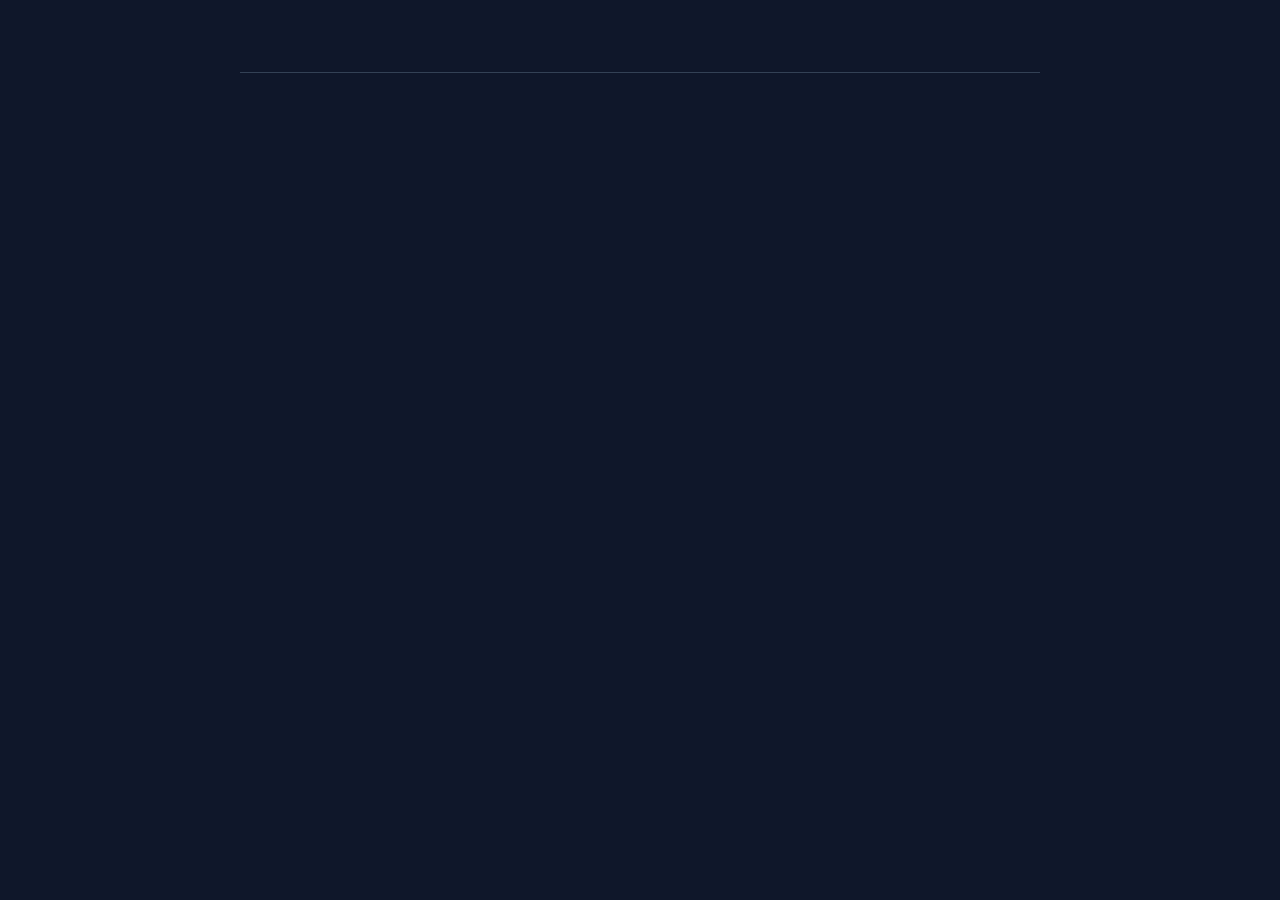
==== index.html @ ebf28a37 "Add Google site verification meta tag Added Google site verification meta tag for SEO." ====
<!DOCTYPE html>
<html lang="en">
<head>
  <meta charset="UTF-8" />
  <meta name="viewport" content="width=device-width, initial-scale=1.0" />
  
  <!-- SEO Meta Tags -->
  <title>Dagaga Adisu | Software Developer & AI Engineer</title>
  <meta name="description" content="Personal portfolio of Dagaga Adisu — Projects in Machine Learning, Mobile Apps, and Web Development." />
  <meta name="keywords" content="Dagaga Adisu, Portfolio, Developer, Flutter, Machine Learning, Python" />
  <meta name="author" content="Dagaga Adisu" />
  <meta name="google-site-verification" content="jxiR3_VXOqy81eaDTYutF4vnx0ImrFMn8pBo8osa_ps" />

  <!-- Open Graph for Social Media Link Previews -->
  <meta property="og:title" content="Dagaga Adisu | Portfolio" />
  <meta property="og:description" content="Check out my latest projects and software development work." />
  <meta property="og:type" content="website" />
  <meta property="og:url" content="https://dagagaadisu.github.io/" />

  <!-- Simple CSS Styling -->
  <style>
    :root {
      --bg-color: #0f172a;
      --card-bg: #1e293b;
      --text-color: #f8fafc;
      --text-muted: #94a3b8;
      --accent-color: #38bdf8;
      --border-color: #334155;
    }

    * {
      box-sizing: border-box;
      margin: 0;
      padding: 0;
    }

    body {
      font-family: -apple-system, BlinkMacSystemFont, "Segoe UI", Roboto, Helvetica, Arial, sans-serif;
      background-color: var(--bg-color);
      color: var(--text-color);
      line-height: 1.6;
      padding: 2rem 1rem;
    }

    .container {
      max-width: 800px;
      margin: 0 auto;
    }

    header {
      margin-bottom: 3rem;
      border-bottom: 1px solid var(--border-color);
      padding-bottom: 2rem;
    }

    h1 {
      font-size: 2.5rem;
      color: var(--text-color);
      margin-bottom: 0.5rem;
    }

    .subtitle {
      font-size: 1.25rem;
      color: var(--accent-color);
      margin-bottom: 1rem;
    }

    .bio {
      color: var(--text-muted);
      font-size: 1.05rem;
    }

    section {
      margin-bottom: 3rem;
    }

    h2 {
      font-size: 1.5rem;
      margin-bottom: 1.5rem;
      color: var(--text-color);
      border-left: 4px solid var(--accent-color);
      padding-left: 0.75rem;
    }

    .grid {
      display: grid;
      grid-template-columns: repeat(auto-fit, minmax(280px, 1fr));
      gap: 1.5rem;
    }

    .card {
      background-color: var(--card-bg);
      border: 1px solid var(--border-color);
      border-radius: 8px;
      padding: 1.5rem;
      transition: transform 0.2s ease, border-color 0.2s ease;
    }

    .card:hover {
      transform: translateY(-4px);
      border-color: var(--accent-color);
    }

    .card h3 {
      font-size: 1.2rem;
      margin-bottom: 0.5rem;
      color: var(--text-color);
    }

    .card p {
      color: var(--text-muted);
      font-size: 0.95rem;
      margin-bottom: 1rem;
    }

    .tags {
      display: flex;
      flex-wrap: wrap;
      gap: 0.5rem;
    }

    .tag {
      background-color: rgba(56, 189, 248, 0.1);
      color: var(--accent-color);
      padding: 0.2rem 0.6rem;
      border-radius: 4px;
      font-size: 0.8rem;
    }

    footer {
      text-align: center;
      color: var(--text-muted);
      font-size: 0.9rem;
      margin-top: 4rem;
      border-top: 1px solid var(--border-color);
      padding-top: 2rem;
    }

    a {
      color: var(--accent-color);
      text-decoration: none;
    }

    a:hover {
      text-decoration: underline;
    }
  </style>
</head>
<body>

  <div class="container">
    <header>
      <h1>
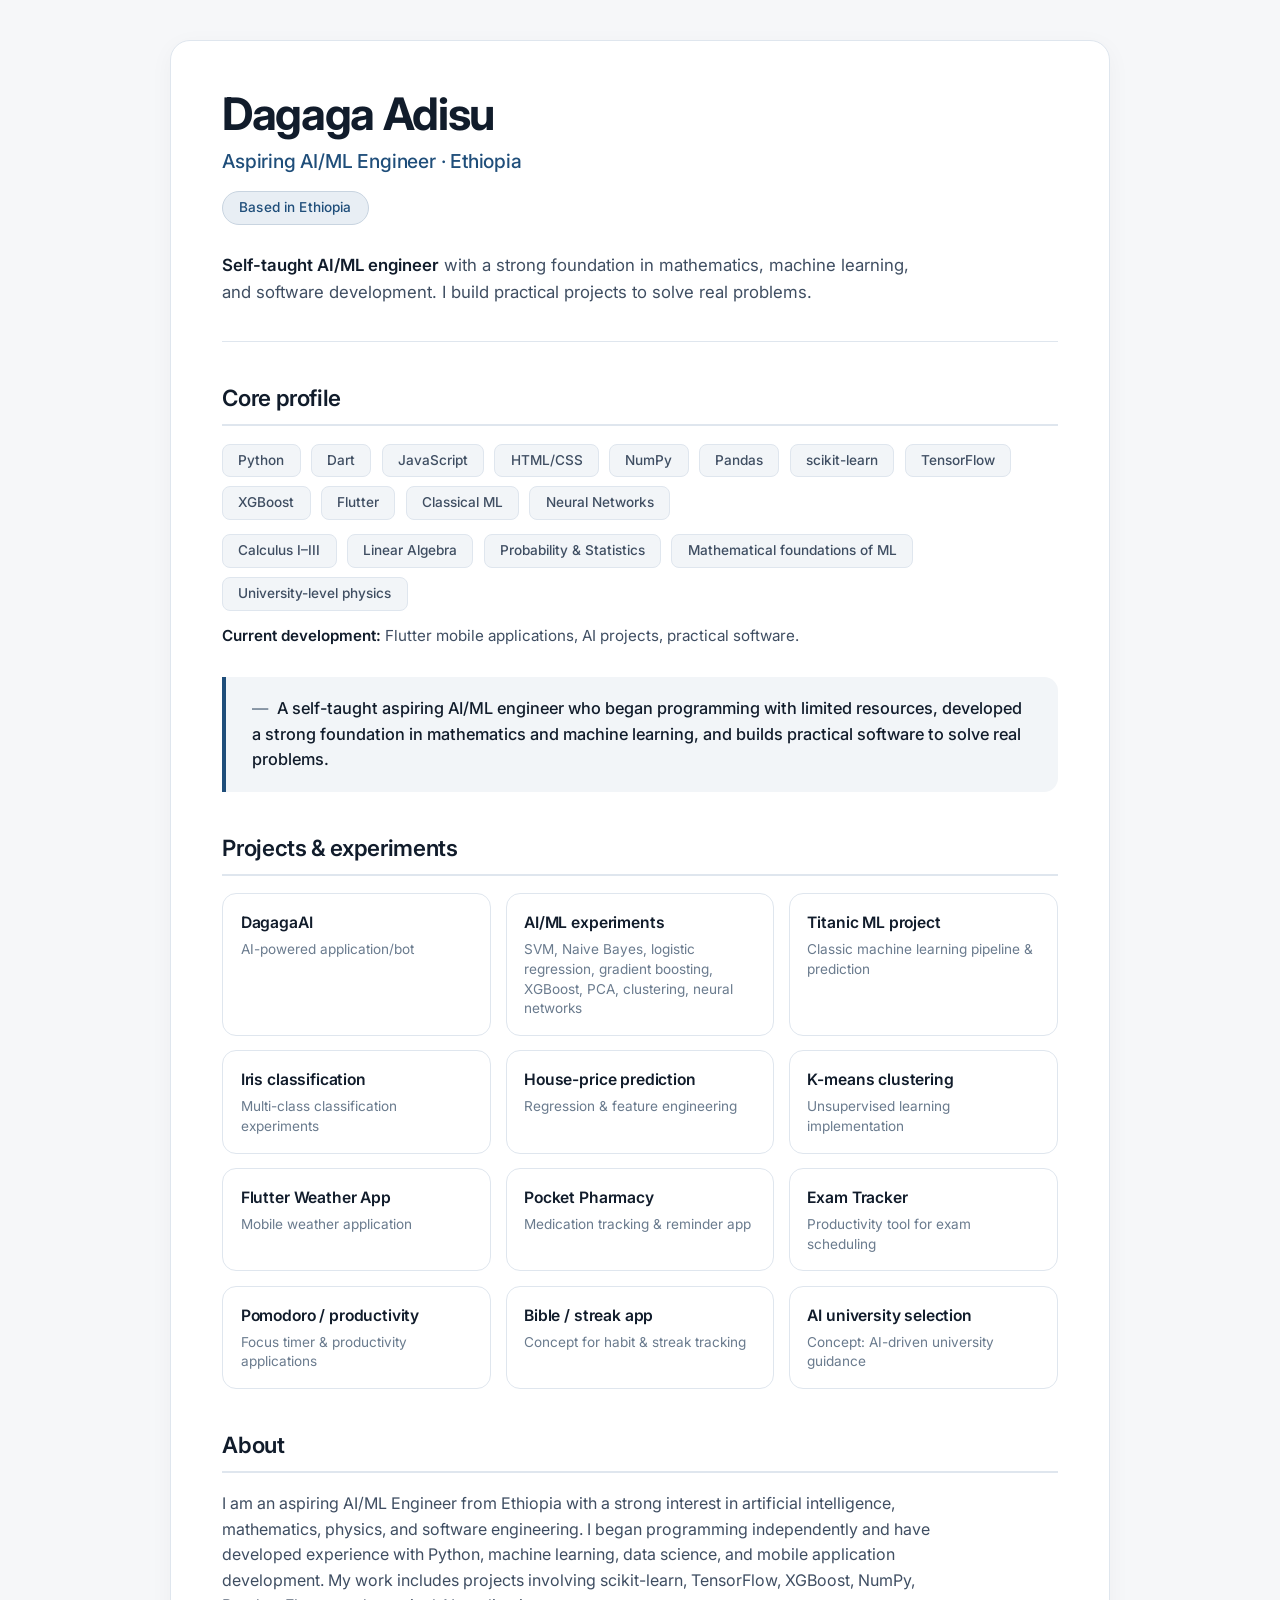
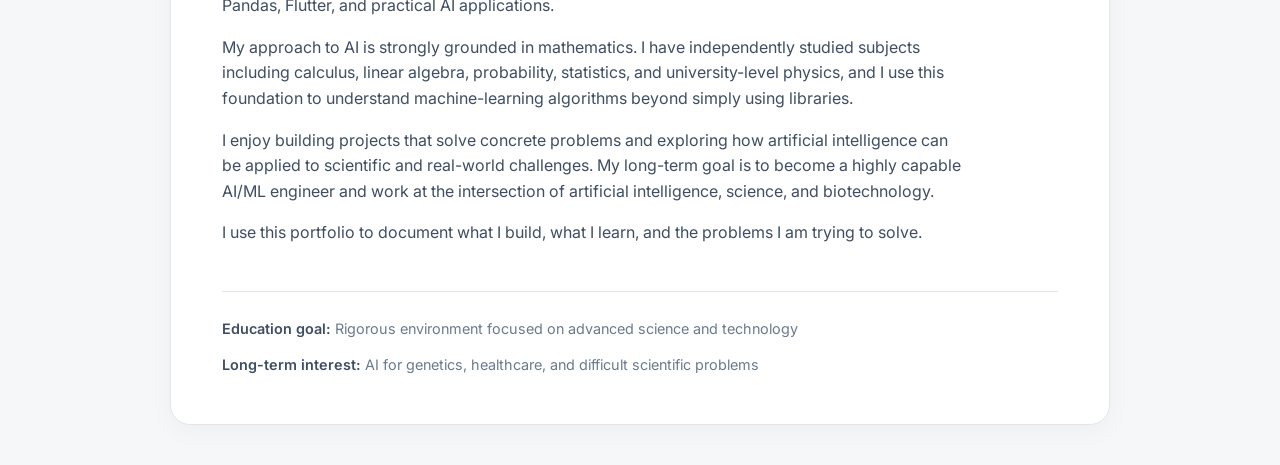
==== commit d4a25bfa: "Revise index.html for personal branding and layout Updated meta tags and styles in index.html to ref" ====
--- a/index.html
+++ b/index.html
@@ -1,153 +1,404 @@
 <!DOCTYPE html>
 <html lang="en">
 <head>
-  <meta charset="UTF-8" />
-  <meta name="viewport" content="width=device-width, initial-scale=1.0" />
-  
-  <!-- SEO Meta Tags -->
-  <title>Dagaga Adisu | Software Developer & AI Engineer</title>
-  <meta name="description" content="Personal portfolio of Dagaga Adisu — Projects in Machine Learning, Mobile Apps, and Web Development." />
-  <meta name="keywords" content="Dagaga Adisu, Portfolio, Developer, Flutter, Machine Learning, Python" />
-  <meta name="author" content="Dagaga Adisu" />
-  <meta name="google-site-verification" content="jxiR3_VXOqy81eaDTYutF4vnx0ImrFMn8pBo8osa_ps" />
-
-  <!-- Open Graph for Social Media Link Previews -->
-  <meta property="og:title" content="Dagaga Adisu | Portfolio" />
-  <meta property="og:description" content="Check out my latest projects and software development work." />
-  <meta property="og:type" content="website" />
-  <meta property="og:url" content="https://dagagaadisu.github.io/" />
-
-  <!-- Simple CSS Styling -->
-  <style>
-    :root {
-      --bg-color: #0f172a;
-      --card-bg: #1e293b;
-      --text-color: #f8fafc;
-      --text-muted: #94a3b8;
-      --accent-color: #38bdf8;
-      --border-color: #334155;
-    }
-
-    * {
-      box-sizing: border-box;
-      margin: 0;
-      padding: 0;
-    }
-
-    body {
-      font-family: -apple-system, BlinkMacSystemFont, "Segoe UI", Roboto, Helvetica, Arial, sans-serif;
-      background-color: var(--bg-color);
-      color: var(--text-color);
-      line-height: 1.6;
-      padding: 2rem 1rem;
-    }
-
-    .container {
-      max-width: 800px;
-      margin: 0 auto;
-    }
-
-    header {
-      margin-bottom: 3rem;
-      border-bottom: 1px solid var(--border-color);
-      padding-bottom: 2rem;
-    }
-
-    h1 {
-      font-size: 2.5rem;
-      color: var(--text-color);
-      margin-bottom: 0.5rem;
-    }
-
-    .subtitle {
-      font-size: 1.25rem;
-      color: var(--accent-color);
-      margin-bottom: 1rem;
-    }
-
-    .bio {
-      color: var(--text-muted);
-      font-size: 1.05rem;
-    }
-
-    section {
-      margin-bottom: 3rem;
-    }
-
-    h2 {
-      font-size: 1.5rem;
-      margin-bottom: 1.5rem;
-      color: var(--text-color);
-      border-left: 4px solid var(--accent-color);
-      padding-left: 0.75rem;
-    }
-
-    .grid {
-      display: grid;
-      grid-template-columns: repeat(auto-fit, minmax(280px, 1fr));
-      gap: 1.5rem;
-    }
-
-    .card {
-      background-color: var(--card-bg);
-      border: 1px solid var(--border-color);
-      border-radius: 8px;
-      padding: 1.5rem;
-      transition: transform 0.2s ease, border-color 0.2s ease;
-    }
-
-    .card:hover {
-      transform: translateY(-4px);
-      border-color: var(--accent-color);
-    }
-
-    .card h3 {
-      font-size: 1.2rem;
-      margin-bottom: 0.5rem;
-      color: var(--text-color);
-    }
-
-    .card p {
-      color: var(--text-muted);
-      font-size: 0.95rem;
-      margin-bottom: 1rem;
-    }
-
-    .tags {
-      display: flex;
-      flex-wrap: wrap;
-      gap: 0.5rem;
-    }
-
-    .tag {
-      background-color: rgba(56, 189, 248, 0.1);
-      color: var(--accent-color);
-      padding: 0.2rem 0.6rem;
-      border-radius: 4px;
-      font-size: 0.8rem;
-    }
-
-    footer {
-      text-align: center;
-      color: var(--text-muted);
-      font-size: 0.9rem;
-      margin-top: 4rem;
-      border-top: 1px solid var(--border-color);
-      padding-top: 2rem;
-    }
-
-    a {
-      color: var(--accent-color);
-      text-decoration: none;
-    }
-
-    a:hover {
-      text-decoration: underline;
-    }
-  </style>
+    <meta charset="UTF-8">
+    <meta name="viewport" content="width=device-width, initial-scale=1.0">
+    <title>Dagaga Adisu — Aspiring AI/ML Engineer | Ethiopia</title>
+    <meta name="description" content="Dagaga Adisu — aspiring AI/ML engineer from Ethiopia. Self-taught in mathematics, machine learning, Python, TensorFlow, scikit-learn, Flutter. Projects in AI, data science, mobile apps.">
+    <link rel="preconnect" href="https://fonts.googleapis.com">
+    <link rel="preconnect" href="https://fonts.gstatic.com" crossorigin>
+    <link href="https://fonts.googleapis.com/css2?family=Inter:opsz,wght@14..32,300;14..32,400;14..32,500;14..32,600;14..32,700&display=swap" rel="stylesheet">
+    <style>
+        /* ---------- design tokens ---------- */
+        :root {
+            --bg-page: #f6f7f9;
+            --bg-surface: #ffffff;
+            --bg-subtle: #f2f5f8;
+            --bg-accent-soft: #e8eef4;
+
+            --text-primary: #111c2b;
+            --text-secondary: #3f4e62;
+            --text-muted: #6a7b8e;
+
+            --border-light: #dfe6ee;
+            --border-medium: #c8d4e0;
+
+            --accent: #1f4e7a;
+            --accent-hover: #153a5c;
+
+            --radius-sm: 8px;
+            --radius-md: 14px;
+            --radius-lg: 20px;
+
+            --shadow-sm: 0 2px 10px rgba(0, 0, 0, 0.03);
+            --shadow-md: 0 6px 24px rgba(0, 0, 0, 0.04);
+        }
+
+        * {
+            margin: 0;
+            padding: 0;
+            box-sizing: border-box;
+        }
+
+        body {
+            font-family: 'Inter', -apple-system, BlinkMacSystemFont, 'Segoe UI', Roboto, sans-serif;
+            background-color: var(--bg-page);
+            color: var(--text-primary);
+            line-height: 1.6;
+            padding: 2.5rem 1.5rem;
+            -webkit-font-smoothing: antialiased;
+        }
+
+        .container {
+            max-width: 940px;
+            margin: 0 auto;
+            background: var(--bg-surface);
+            border-radius: var(--radius-lg);
+            box-shadow: var(--shadow-md);
+            padding: 3rem 3.2rem;
+            border: 1px solid var(--border-light);
+        }
+
+        /* ---------- header ---------- */
+        .intro {
+            padding-bottom: 2.2rem;
+            border-bottom: 1px solid var(--border-light);
+            margin-bottom: 2.2rem;
+        }
+
+        h1 {
+            font-size: 2.8rem;
+            font-weight: 700;
+            letter-spacing: -0.03em;
+            color: var(--text-primary);
+            margin-bottom: 0.35rem;
+            line-height: 1.15;
+        }
+
+        .subhead {
+            font-size: 1.2rem;
+            font-weight: 500;
+            color: var(--accent);
+            margin-bottom: 0.9rem;
+            letter-spacing: -0.01em;
+        }
+
+        .location-badge {
+            display: inline-block;
+            background: var(--bg-accent-soft);
+            color: var(--accent);
+            font-size: 0.85rem;
+            font-weight: 500;
+            padding: 0.3rem 1rem;
+            border-radius: 30px;
+            margin-bottom: 1.3rem;
+            border: 1px solid var(--border-medium);
+            letter-spacing: 0.01em;
+        }
+
+        .bio-short {
+            font-size: 1.05rem;
+            color: var(--text-secondary);
+            max-width: 720px;
+            margin-top: 0.4rem;
+        }
+
+        .bio-short strong {
+            font-weight: 600;
+            color: var(--text-primary);
+        }
+
+        /* ---------- sections ---------- */
+        section {
+            margin-top: 2.4rem;
+        }
+
+        h2 {
+            font-size: 1.4rem;
+            font-weight: 600;
+            color: var(--text-primary);
+            letter-spacing: -0.015em;
+            margin-bottom: 1.1rem;
+            padding-bottom: 0.5rem;
+            border-bottom: 2px solid var(--border-light);
+        }
+
+        /* ---------- skill chips ---------- */
+        .skill-group {
+            display: flex;
+            flex-wrap: wrap;
+            gap: 0.55rem 0.65rem;
+            margin-bottom: 0.85rem;
+        }
+
+        .skill-chip {
+            background: var(--bg-subtle);
+            border: 1px solid var(--border-light);
+            color: var(--text-secondary);
+            font-size: 0.85rem;
+            font-weight: 500;
+            padding: 0.32rem 0.95rem;
+            border-radius: var(--radius-sm);
+            transition: all 0.12s ease;
+            cursor: default;
+        }
+
+        .skill-chip:hover {
+            background: var(--bg-accent-soft);
+            border-color: var(--border-medium);
+            color: var(--accent);
+        }
+
+        .skill-note {
+            font-size: 0.95rem;
+            color: var(--text-secondary);
+            margin-top: 0.8rem;
+        }
+
+        .skill-note strong {
+            font-weight: 600;
+            color: var(--text-primary);
+        }
+
+        /* ---------- quote / differentiator ---------- */
+        .highlight-quote {
+            background: var(--bg-subtle);
+            border-left: 4px solid var(--accent);
+            padding: 1.2rem 1.6rem;
+            border-radius: 0 var(--radius-md) var(--radius-md) 0;
+            margin: 1.8rem 0;
+            color: var(--text-primary);
+            font-weight: 500;
+            font-size: 1.02rem;
+            line-height: 1.55;
+        }
+
+        .highlight-quote::before {
+            content: "—";
+            color: var(--text-muted);
+            margin-right: 0.35rem;
+        }
+
+        /* ---------- projects ---------- */
+        .project-grid {
+            display: grid;
+            grid-template-columns: repeat(auto-fill, minmax(200px, 1fr));
+            gap: 0.9rem;
+            margin-top: 0.8rem;
+        }
+
+        .project-card {
+            background: var(--bg-surface);
+            border: 1px solid var(--border-light);
+            border-radius: var(--radius-md);
+            padding: 1rem 1.1rem;
+            transition: border-color 0.15s, box-shadow 0.15s;
+        }
+
+        .project-card:hover {
+            border-color: var(--border-medium);
+            box-shadow: var(--shadow-sm);
+        }
+
+        .project-card .project-name {
+            font-weight: 600;
+            font-size: 0.98rem;
+            color: var(--text-primary);
+            margin-bottom: 0.3rem;
+            letter-spacing: -0.01em;
+        }
+
+        .project-card .project-desc {
+            font-size: 0.85rem;
+            color: var(--text-muted);
+            line-height: 1.45;
+        }
+
+        /* ---------- about / long bio ---------- */
+        .long-bio p {
+            margin-bottom: 1rem;
+            font-size: 1rem;
+            color: var(--text-secondary);
+            max-width: 740px;
+        }
+
+        .long-bio p:last-child {
+            margin-bottom: 0;
+        }
+
+        /* ---------- footer ---------- */
+        .footer-note {
+            margin-top: 2.8rem;
+            padding-top: 1.6rem;
+            border-top: 1px solid var(--border-light);
+            font-size: 0.9rem;
+            color: var(--text-muted);
+            display: flex;
+            justify-content: space-between;
+            flex-wrap: wrap;
+            gap: 0.8rem 1.5rem;
+        }
+
+        .footer-note span {
+            font-weight: 400;
+        }
+
+        .footer-note strong {
+            font-weight: 600;
+            color: var(--text-secondary);
+        }
+
+        /* ---------- responsive ---------- */
+        @media (max-width: 700px) {
+            body { padding: 1.2rem; }
+            .container { padding: 2rem 1.5rem; border-radius: var(--radius-md); }
+            h1 { font-size: 2rem; }
+            .subhead { font-size: 1.05rem; }
+            .project-grid { grid-template-columns: 1fr 1fr; }
+        }
+
+        @media (max-width: 480px) {
+            .project-grid { grid-template-columns: 1fr; }
+            h1 { font-size: 1.8rem; }
+        }
+    </style>
 </head>
 <body>
-
-  <div class="container">
-    <header>
-      <h1>
+    <div class="container">
+        <!-- intro -->
+        <div class="intro">
+            <h1>Dagaga Adisu</h1>
+            <div class="subhead">Aspiring AI/ML Engineer · Ethiopia</div>
+            <div class="location-badge">Based in Ethiopia</div>
+            <p class="bio-short">
+                <strong>Self-taught AI/ML engineer</strong> with a strong foundation in mathematics, 
+                machine learning, and software development. I build practical projects to solve real problems.
+            </p>
+        </div>
+
+        <!-- core profile / skills -->
+        <section>
+            <h2>Core profile</h2>
+            <div class="skill-group">
+                <span class="skill-chip">Python</span>
+                <span class="skill-chip">Dart</span>
+                <span class="skill-chip">JavaScript</span>
+                <span class="skill-chip">HTML/CSS</span>
+                <span class="skill-chip">NumPy</span>
+                <span class="skill-chip">Pandas</span>
+                <span class="skill-chip">scikit-learn</span>
+                <span class="skill-chip">TensorFlow</span>
+                <span class="skill-chip">XGBoost</span>
+                <span class="skill-chip">Flutter</span>
+                <span class="skill-chip">Classical ML</span>
+                <span class="skill-chip">Neural Networks</span>
+            </div>
+            <div class="skill-group">
+                <span class="skill-chip">Calculus I–III</span>
+                <span class="skill-chip">Linear Algebra</span>
+                <span class="skill-chip">Probability &amp; Statistics</span>
+                <span class="skill-chip">Mathematical foundations of ML</span>
+                <span class="skill-chip">University-level physics</span>
+            </div>
+            <p class="skill-note">
+                <strong>Current development:</strong> Flutter mobile applications, AI projects, practical software.
+            </p>
+        </section>
+
+        <!-- differentiator / quote -->
+        <div class="highlight-quote">
+            A self-taught aspiring AI/ML engineer who began programming with limited resources, 
+            developed a strong foundation in mathematics and machine learning, 
+            and builds practical software to solve real problems.
+        </div>
+
+        <!-- projects -->
+        <section>
+            <h2>Projects &amp; experiments</h2>
+            <div class="project-grid">
+                <div class="project-card">
+                    <div class="project-name">DagagaAI</div>
+                    <div class="project-desc">AI-powered application/bot</div>
+                </div>
+                <div class="project-card">
+                    <div class="project-name">AI/ML experiments</div>
+                    <div class="project-desc">SVM, Naive Bayes, logistic regression, gradient boosting, XGBoost, PCA, clustering, neural networks</div>
+                </div>
+                <div class="project-card">
+                    <div class="project-name">Titanic ML project</div>
+                    <div class="project-desc">Classic machine learning pipeline &amp; prediction</div>
+                </div>
+                <div class="project-card">
+                    <div class="project-name">Iris classification</div>
+                    <div class="project-desc">Multi-class classification experiments</div>
+                </div>
+                <div class="project-card">
+                    <div class="project-name">House-price prediction</div>
+                    <div class="project-desc">Regression &amp; feature engineering</div>
+                </div>
+                <div class="project-card">
+                    <div class="project-name">K-means clustering</div>
+                    <div class="project-desc">Unsupervised learning implementation</div>
+                </div>
+                <div class="project-card">
+                    <div class="project-name">Flutter Weather App</div>
+                    <div class="project-desc">Mobile weather application</div>
+                </div>
+                <div class="project-card">
+                    <div class="project-name">Pocket Pharmacy</div>
+                    <div class="project-desc">Medication tracking &amp; reminder app</div>
+                </div>
+                <div class="project-card">
+                    <div class="project-name">Exam Tracker</div>
+                    <div class="project-desc">Productivity tool for exam scheduling</div>
+                </div>
+                <div class="project-card">
+                    <div class="project-name">Pomodoro / productivity</div>
+                    <div class="project-desc">Focus timer &amp; productivity applications</div>
+                </div>
+                <div class="project-card">
+                    <div class="project-name">Bible / streak app</div>
+                    <div class="project-desc">Concept for habit &amp; streak tracking</div>
+                </div>
+                <div class="project-card">
+                    <div class="project-name">AI university selection</div>
+                    <div class="project-desc">Concept: AI-driven university guidance</div>
+                </div>
+            </div>
+        </section>
+
+        <!-- long bio -->
+        <section>
+            <h2>About</h2>
+            <div class="long-bio">
+                <p>
+                    I am an aspiring AI/ML Engineer from Ethiopia with a strong interest in artificial intelligence, 
+                    mathematics, physics, and software engineering. I began programming independently and have developed 
+                    experience with Python, machine learning, data science, and mobile application development. My work 
+                    includes projects involving scikit-learn, TensorFlow, XGBoost, NumPy, Pandas, Flutter, and practical 
+                    AI applications.
+                </p>
+                <p>
+                    My approach to AI is strongly grounded in mathematics. I have independently studied subjects including 
+                    calculus, linear algebra, probability, statistics, and university-level physics, and I use this foundation 
+                    to understand machine-learning algorithms beyond simply using libraries.
+                </p>
+                <p>
+                    I enjoy building projects that solve concrete problems and exploring how artificial intelligence can be 
+                    applied to scientific and real-world challenges. My long-term goal is to become a highly capable AI/ML 
+                    engineer and work at the intersection of artificial intelligence, science, and biotechnology.
+                </p>
+                <p>
+                    I use this portfolio to document what I build, what I learn, and the problems I am trying to solve.
+                </p>
+            </div>
+        </section>
+
+        <!-- footer / education goal -->
+        <div class="footer-note">
+            <span><strong>Education goal:</strong> Rigorous environment focused on advanced science and technology</span>
+            <span><strong>Long-term interest:</strong> AI for genetics, healthcare, and difficult scientific problems</span>
+        </div>
+    </div>
+</body>
+</html>
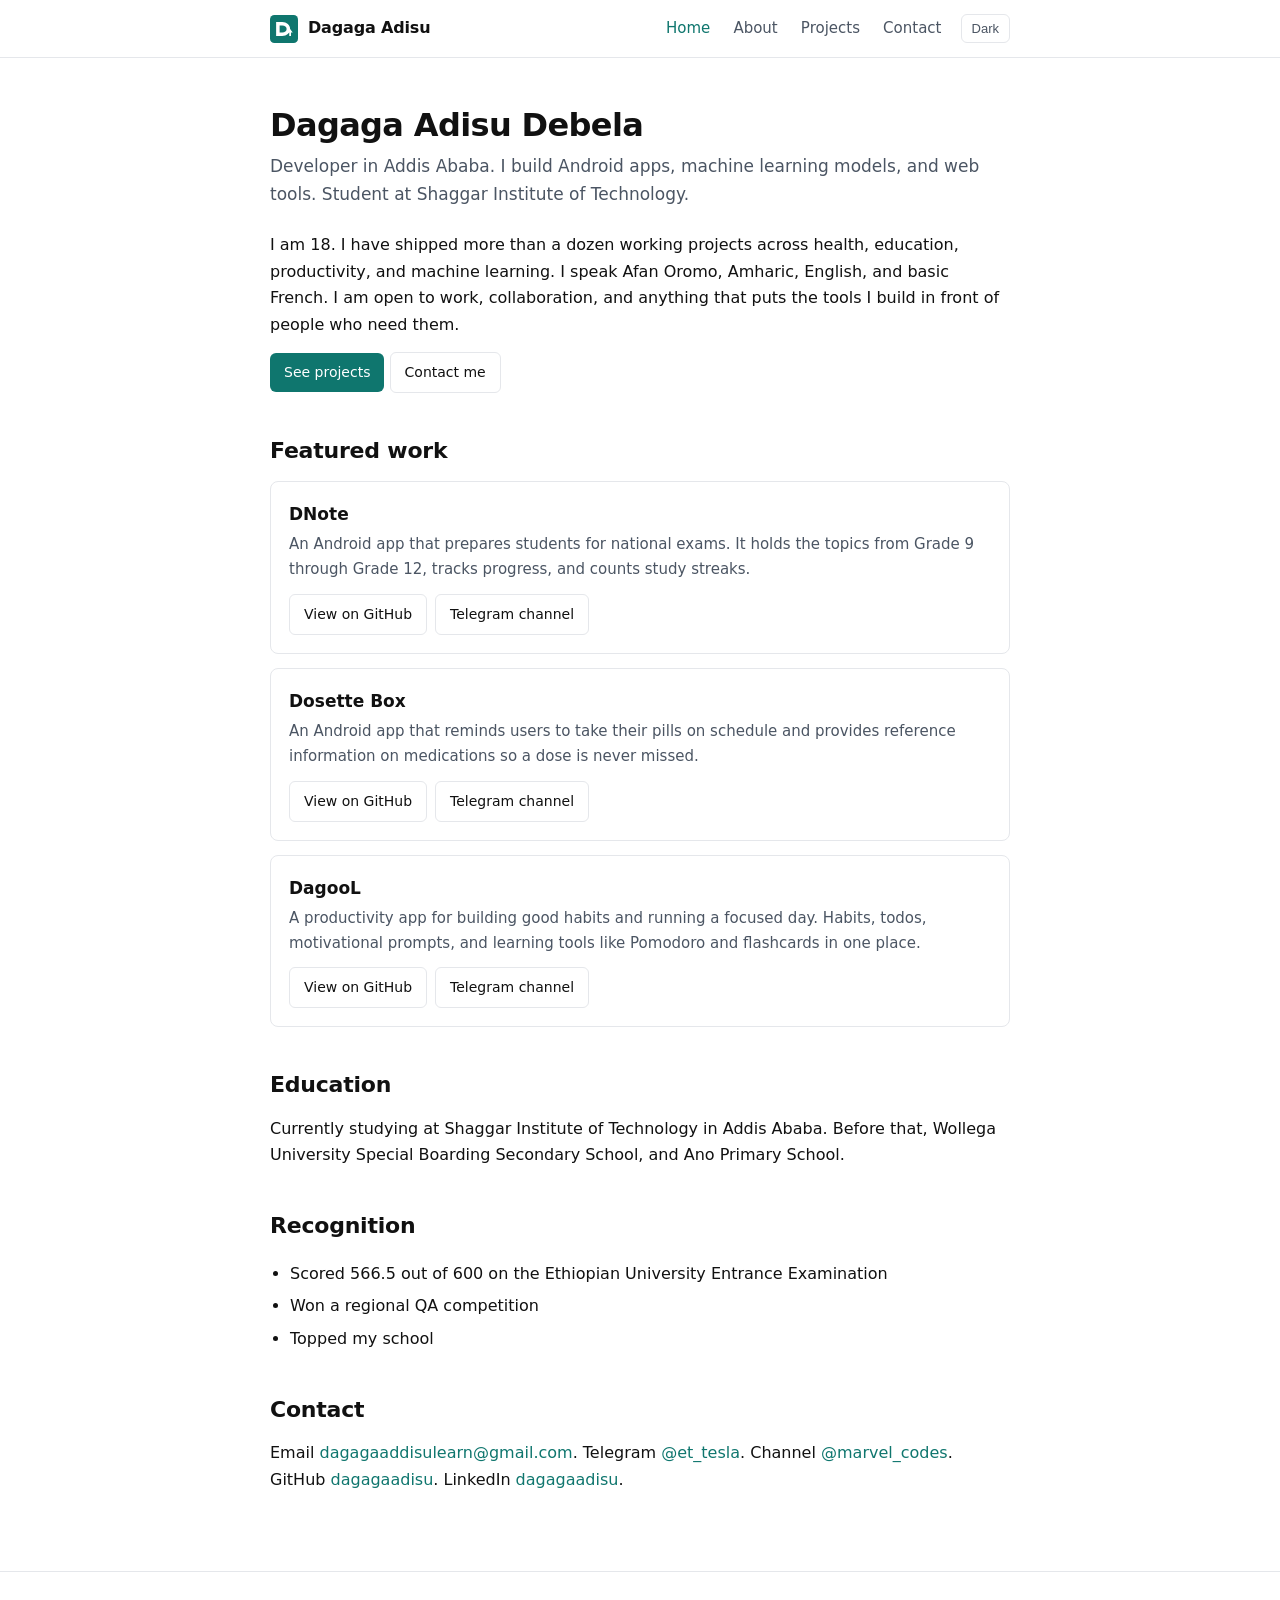
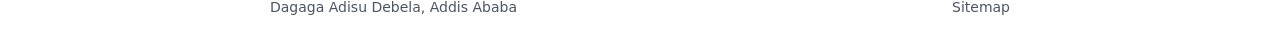
==== commit 376e0c60: "Update index.html with new content and structure" ====
--- a/index.html
+++ b/index.html
@@ -1,404 +1,160 @@
-<!DOCTYPE html>
-<html lang="en">
+<!doctype html>
+<html lang="en" data-theme="light">
 <head>
-    <meta charset="UTF-8">
-    <meta name="viewport" content="width=device-width, initial-scale=1.0">
-    <title>Dagaga Adisu — Aspiring AI/ML Engineer | Ethiopia</title>
-    <meta name="description" content="Dagaga Adisu — aspiring AI/ML engineer from Ethiopia. Self-taught in mathematics, machine learning, Python, TensorFlow, scikit-learn, Flutter. Projects in AI, data science, mobile apps.">
-    <link rel="preconnect" href="https://fonts.googleapis.com">
-    <link rel="preconnect" href="https://fonts.gstatic.com" crossorigin>
-    <link href="https://fonts.googleapis.com/css2?family=Inter:opsz,wght@14..32,300;14..32,400;14..32,500;14..32,600;14..32,700&display=swap" rel="stylesheet">
-    <style>
-        /* ---------- design tokens ---------- */
-        :root {
-            --bg-page: #f6f7f9;
-            --bg-surface: #ffffff;
-            --bg-subtle: #f2f5f8;
-            --bg-accent-soft: #e8eef4;
-
-            --text-primary: #111c2b;
-            --text-secondary: #3f4e62;
-            --text-muted: #6a7b8e;
-
-            --border-light: #dfe6ee;
-            --border-medium: #c8d4e0;
-
-            --accent: #1f4e7a;
-            --accent-hover: #153a5c;
-
-            --radius-sm: 8px;
-            --radius-md: 14px;
-            --radius-lg: 20px;
-
-            --shadow-sm: 0 2px 10px rgba(0, 0, 0, 0.03);
-            --shadow-md: 0 6px 24px rgba(0, 0, 0, 0.04);
-        }
-
-        * {
-            margin: 0;
-            padding: 0;
-            box-sizing: border-box;
-        }
-
-        body {
-            font-family: 'Inter', -apple-system, BlinkMacSystemFont, 'Segoe UI', Roboto, sans-serif;
-            background-color: var(--bg-page);
-            color: var(--text-primary);
-            line-height: 1.6;
-            padding: 2.5rem 1.5rem;
-            -webkit-font-smoothing: antialiased;
-        }
-
-        .container {
-            max-width: 940px;
-            margin: 0 auto;
-            background: var(--bg-surface);
-            border-radius: var(--radius-lg);
-            box-shadow: var(--shadow-md);
-            padding: 3rem 3.2rem;
-            border: 1px solid var(--border-light);
-        }
-
-        /* ---------- header ---------- */
-        .intro {
-            padding-bottom: 2.2rem;
-            border-bottom: 1px solid var(--border-light);
-            margin-bottom: 2.2rem;
-        }
-
-        h1 {
-            font-size: 2.8rem;
-            font-weight: 700;
-            letter-spacing: -0.03em;
-            color: var(--text-primary);
-            margin-bottom: 0.35rem;
-            line-height: 1.15;
-        }
-
-        .subhead {
-            font-size: 1.2rem;
-            font-weight: 500;
-            color: var(--accent);
-            margin-bottom: 0.9rem;
-            letter-spacing: -0.01em;
-        }
-
-        .location-badge {
-            display: inline-block;
-            background: var(--bg-accent-soft);
-            color: var(--accent);
-            font-size: 0.85rem;
-            font-weight: 500;
-            padding: 0.3rem 1rem;
-            border-radius: 30px;
-            margin-bottom: 1.3rem;
-            border: 1px solid var(--border-medium);
-            letter-spacing: 0.01em;
-        }
-
-        .bio-short {
-            font-size: 1.05rem;
-            color: var(--text-secondary);
-            max-width: 720px;
-            margin-top: 0.4rem;
-        }
-
-        .bio-short strong {
-            font-weight: 600;
-            color: var(--text-primary);
-        }
-
-        /* ---------- sections ---------- */
-        section {
-            margin-top: 2.4rem;
-        }
-
-        h2 {
-            font-size: 1.4rem;
-            font-weight: 600;
-            color: var(--text-primary);
-            letter-spacing: -0.015em;
-            margin-bottom: 1.1rem;
-            padding-bottom: 0.5rem;
-            border-bottom: 2px solid var(--border-light);
-        }
-
-        /* ---------- skill chips ---------- */
-        .skill-group {
-            display: flex;
-            flex-wrap: wrap;
-            gap: 0.55rem 0.65rem;
-            margin-bottom: 0.85rem;
-        }
-
-        .skill-chip {
-            background: var(--bg-subtle);
-            border: 1px solid var(--border-light);
-            color: var(--text-secondary);
-            font-size: 0.85rem;
-            font-weight: 500;
-            padding: 0.32rem 0.95rem;
-            border-radius: var(--radius-sm);
-            transition: all 0.12s ease;
-            cursor: default;
-        }
-
-        .skill-chip:hover {
-            background: var(--bg-accent-soft);
-            border-color: var(--border-medium);
-            color: var(--accent);
-        }
-
-        .skill-note {
-            font-size: 0.95rem;
-            color: var(--text-secondary);
-            margin-top: 0.8rem;
-        }
-
-        .skill-note strong {
-            font-weight: 600;
-            color: var(--text-primary);
-        }
-
-        /* ---------- quote / differentiator ---------- */
-        .highlight-quote {
-            background: var(--bg-subtle);
-            border-left: 4px solid var(--accent);
-            padding: 1.2rem 1.6rem;
-            border-radius: 0 var(--radius-md) var(--radius-md) 0;
-            margin: 1.8rem 0;
-            color: var(--text-primary);
-            font-weight: 500;
-            font-size: 1.02rem;
-            line-height: 1.55;
-        }
-
-        .highlight-quote::before {
-            content: "—";
-            color: var(--text-muted);
-            margin-right: 0.35rem;
-        }
-
-        /* ---------- projects ---------- */
-        .project-grid {
-            display: grid;
-            grid-template-columns: repeat(auto-fill, minmax(200px, 1fr));
-            gap: 0.9rem;
-            margin-top: 0.8rem;
-        }
-
-        .project-card {
-            background: var(--bg-surface);
-            border: 1px solid var(--border-light);
-            border-radius: var(--radius-md);
-            padding: 1rem 1.1rem;
-            transition: border-color 0.15s, box-shadow 0.15s;
-        }
-
-        .project-card:hover {
-            border-color: var(--border-medium);
-            box-shadow: var(--shadow-sm);
-        }
-
-        .project-card .project-name {
-            font-weight: 600;
-            font-size: 0.98rem;
-            color: var(--text-primary);
-            margin-bottom: 0.3rem;
-            letter-spacing: -0.01em;
-        }
-
-        .project-card .project-desc {
-            font-size: 0.85rem;
-            color: var(--text-muted);
-            line-height: 1.45;
-        }
-
-        /* ---------- about / long bio ---------- */
-        .long-bio p {
-            margin-bottom: 1rem;
-            font-size: 1rem;
-            color: var(--text-secondary);
-            max-width: 740px;
-        }
-
-        .long-bio p:last-child {
-            margin-bottom: 0;
-        }
-
-        /* ---------- footer ---------- */
-        .footer-note {
-            margin-top: 2.8rem;
-            padding-top: 1.6rem;
-            border-top: 1px solid var(--border-light);
-            font-size: 0.9rem;
-            color: var(--text-muted);
-            display: flex;
-            justify-content: space-between;
-            flex-wrap: wrap;
-            gap: 0.8rem 1.5rem;
-        }
-
-        .footer-note span {
-            font-weight: 400;
-        }
-
-        .footer-note strong {
-            font-weight: 600;
-            color: var(--text-secondary);
-        }
-
-        /* ---------- responsive ---------- */
-        @media (max-width: 700px) {
-            body { padding: 1.2rem; }
-            .container { padding: 2rem 1.5rem; border-radius: var(--radius-md); }
-            h1 { font-size: 2rem; }
-            .subhead { font-size: 1.05rem; }
-            .project-grid { grid-template-columns: 1fr 1fr; }
-        }
-
-        @media (max-width: 480px) {
-            .project-grid { grid-template-columns: 1fr; }
-            h1 { font-size: 1.8rem; }
-        }
-    </style>
+<meta charset="utf-8">
+<meta name="viewport" content="width=device-width, initial-scale=1">
+<title>Dagaga Adisu Debela | Developer, ML and Android Builder in Addis Ababa</title>
+<meta name="description" content="Dagaga Adisu Debela, also known as Dagaga Tesla, is an 18 year old developer from Addis Ababa building Android apps, machine learning models, and web tools. Student at Shaggar Institute of Technology.">
+<meta name="keywords" content="Dagaga Adisu, Dagaga Adisu Debela, Dagaga A. Debela, Dagaga Tesla, Ethiopian developer, Addis Ababa developer, Android developer Ethiopia, machine learning Ethiopia, Shaggar Institute of Technology, SIT student, DNote app, Dosette Box, DagooL, marvel_codes">
+<meta name="author" content="Dagaga Adisu Debela">
+<link rel="canonical" href="https://dagagaadisu.github.io/">
+<meta property="og:type" content="website">
+<meta property="og:title" content="Dagaga Adisu Debela | Developer, ML and Android Builder">
+<meta property="og:description" content="18 year old developer from Addis Ababa. Android apps, machine learning, web tools. Student at Shaggar Institute of Technology.">
+<meta property="og:url" content="https://dagagaadisu.github.io/">
+<meta property="og:image" content="https://dagagaadisu.github.io/logo.svg">
+<meta property="og:locale" content="en_US">
+<meta name="twitter:card" content="summary">
+<meta name="twitter:title" content="Dagaga Adisu Debela | Developer">
+<meta name="twitter:description" content="Android apps, machine learning, web tools. Addis Ababa.">
+<meta name="twitter:image" content="https://dagagaadisu.github.io/logo.svg">
+<link rel="icon" href="/logo.svg" type="image/svg+xml">
+<link rel="stylesheet" href="/styles.css">
+<script type="application/ld+json">
+{
+  "@context": "https://schema.org",
+  "@type": "Person",
+  "name": "Dagaga Adisu Debela",
+  "alternateName": ["Dagaga Adisu", "Dagaga A. Debela", "Dagaga Tesla"],
+  "url": "https://dagagaadisu.github.io/",
+  "image": "https://dagagaadisu.github.io/logo.svg",
+  "email": "mailto:dagagaaddisulearn@gmail.com",
+  "gender": "Male",
+  "birthDate": "2008-02-29",
+  "jobTitle": "Developer",
+  "knowsLanguage": ["Afan Oromo", "Amharic", "English", "French"],
+  "address": {
+    "@type": "PostalAddress",
+    "addressLocality": "Addis Ababa",
+    "addressCountry": "ET"
+  },
+  "alumniOf": [
+    {
+      "@type": "EducationalOrganization",
+      "name": "Shaggar Institute of Technology"
+    },
+    {
+      "@type": "EducationalOrganization",
+      "name": "Wollega University Special Boarding Secondary School"
+    },
+    {
+      "@type": "EducationalOrganization",
+      "name": "Ano Primary School"
+    }
+  ],
+  "sameAs": [
+    "https://github.com/dagagaadisu",
+    "https://www.linkedin.com/in/dagagaadisu",
+    "https://t.me/et_tesla",
+    "https://t.me/marvel_codes"
+  ],
+  "knowsAbout": [
+    "Android development",
+    "Machine learning",
+    "Web development",
+    "Graphic design"
+  ]
+}
+</script>
 </head>
 <body>
-    <div class="container">
-        <!-- intro -->
-        <div class="intro">
-            <h1>Dagaga Adisu</h1>
-            <div class="subhead">Aspiring AI/ML Engineer · Ethiopia</div>
-            <div class="location-badge">Based in Ethiopia</div>
-            <p class="bio-short">
-                <strong>Self-taught AI/ML engineer</strong> with a strong foundation in mathematics, 
-                machine learning, and software development. I build practical projects to solve real problems.
-            </p>
-        </div>
+<a class="skip" href="#main">Skip to content</a>
 
-        <!-- core profile / skills -->
-        <section>
-            <h2>Core profile</h2>
-            <div class="skill-group">
-                <span class="skill-chip">Python</span>
-                <span class="skill-chip">Dart</span>
-                <span class="skill-chip">JavaScript</span>
-                <span class="skill-chip">HTML/CSS</span>
-                <span class="skill-chip">NumPy</span>
-                <span class="skill-chip">Pandas</span>
-                <span class="skill-chip">scikit-learn</span>
-                <span class="skill-chip">TensorFlow</span>
-                <span class="skill-chip">XGBoost</span>
-                <span class="skill-chip">Flutter</span>
-                <span class="skill-chip">Classical ML</span>
-                <span class="skill-chip">Neural Networks</span>
-            </div>
-            <div class="skill-group">
-                <span class="skill-chip">Calculus I–III</span>
-                <span class="skill-chip">Linear Algebra</span>
-                <span class="skill-chip">Probability &amp; Statistics</span>
-                <span class="skill-chip">Mathematical foundations of ML</span>
-                <span class="skill-chip">University-level physics</span>
-            </div>
-            <p class="skill-note">
-                <strong>Current development:</strong> Flutter mobile applications, AI projects, practical software.
-            </p>
-        </section>
+<header class="site">
+  <div class="wrap">
+    <a class="brand" href="/">
+      <img src="/logo.svg" alt="" width="28" height="28">
+      <span>Dagaga Adisu</span>
+    </a>
+    <nav class="site" aria-label="Primary">
+      <a href="/" aria-current="page">Home</a>
+      <a href="/about.html">About</a>
+      <a href="/projects.html">Projects</a>
+      <a href="/contact.html">Contact</a>
+      <button class="theme-toggle" type="button" aria-label="Switch theme">Dark</button>
+    </nav>
+  </div>
+</header>
 
-        <!-- differentiator / quote -->
-        <div class="highlight-quote">
-            A self-taught aspiring AI/ML engineer who began programming with limited resources, 
-            developed a strong foundation in mathematics and machine learning, 
-            and builds practical software to solve real problems.
-        </div>
+<main id="main">
+  <div class="wrap">
+    <h1>Dagaga Adisu Debela</h1>
+    <p class="lede">Developer in Addis Ababa. I build Android apps, machine learning models, and web tools. Student at Shaggar Institute of Technology.</p>
 
-        <!-- projects -->
-        <section>
-            <h2>Projects &amp; experiments</h2>
-            <div class="project-grid">
-                <div class="project-card">
-                    <div class="project-name">DagagaAI</div>
-                    <div class="project-desc">AI-powered application/bot</div>
-                </div>
-                <div class="project-card">
-                    <div class="project-name">AI/ML experiments</div>
-                    <div class="project-desc">SVM, Naive Bayes, logistic regression, gradient boosting, XGBoost, PCA, clustering, neural networks</div>
-                </div>
-                <div class="project-card">
-                    <div class="project-name">Titanic ML project</div>
-                    <div class="project-desc">Classic machine learning pipeline &amp; prediction</div>
-                </div>
-                <div class="project-card">
-                    <div class="project-name">Iris classification</div>
-                    <div class="project-desc">Multi-class classification experiments</div>
-                </div>
-                <div class="project-card">
-                    <div class="project-name">House-price prediction</div>
-                    <div class="project-desc">Regression &amp; feature engineering</div>
-                </div>
-                <div class="project-card">
-                    <div class="project-name">K-means clustering</div>
-                    <div class="project-desc">Unsupervised learning implementation</div>
-                </div>
-                <div class="project-card">
-                    <div class="project-name">Flutter Weather App</div>
-                    <div class="project-desc">Mobile weather application</div>
-                </div>
-                <div class="project-card">
-                    <div class="project-name">Pocket Pharmacy</div>
-                    <div class="project-desc">Medication tracking &amp; reminder app</div>
-                </div>
-                <div class="project-card">
-                    <div class="project-name">Exam Tracker</div>
-                    <div class="project-desc">Productivity tool for exam scheduling</div>
-                </div>
-                <div class="project-card">
-                    <div class="project-name">Pomodoro / productivity</div>
-                    <div class="project-desc">Focus timer &amp; productivity applications</div>
-                </div>
-                <div class="project-card">
-                    <div class="project-name">Bible / streak app</div>
-                    <div class="project-desc">Concept for habit &amp; streak tracking</div>
-                </div>
-                <div class="project-card">
-                    <div class="project-name">AI university selection</div>
-                    <div class="project-desc">Concept: AI-driven university guidance</div>
-                </div>
-            </div>
-        </section>
+    <p>I am 18. I have shipped more than a dozen working projects across health, education, productivity, and machine learning. I speak Afan Oromo, Amharic, English, and basic French. I am open to work, collaboration, and anything that puts the tools I build in front of people who need them.</p>
 
-        <!-- long bio -->
-        <section>
-            <h2>About</h2>
-            <div class="long-bio">
-                <p>
-                    I am an aspiring AI/ML Engineer from Ethiopia with a strong interest in artificial intelligence, 
-                    mathematics, physics, and software engineering. I began programming independently and have developed 
-                    experience with Python, machine learning, data science, and mobile application development. My work 
-                    includes projects involving scikit-learn, TensorFlow, XGBoost, NumPy, Pandas, Flutter, and practical 
-                    AI applications.
-                </p>
-                <p>
-                    My approach to AI is strongly grounded in mathematics. I have independently studied subjects including 
-                    calculus, linear algebra, probability, statistics, and university-level physics, and I use this foundation 
-                    to understand machine-learning algorithms beyond simply using libraries.
-                </p>
-                <p>
-                    I enjoy building projects that solve concrete problems and exploring how artificial intelligence can be 
-                    applied to scientific and real-world challenges. My long-term goal is to become a highly capable AI/ML 
-                    engineer and work at the intersection of artificial intelligence, science, and biotechnology.
-                </p>
-                <p>
-                    I use this portfolio to document what I build, what I learn, and the problems I am trying to solve.
-                </p>
-            </div>
-        </section>
+    <p>
+      <a class="btn" href="/projects.html">See projects</a>
+      <a class="btn-ghost" href="/contact.html">Contact me</a>
+    </p>
 
-        <!-- footer / education goal -->
-        <div class="footer-note">
-            <span><strong>Education goal:</strong> Rigorous environment focused on advanced science and technology</span>
-            <span><strong>Long-term interest:</strong> AI for genetics, healthcare, and difficult scientific problems</span>
-        </div>
+    <h2>Featured work</h2>
+
+    <div class="card">
+      <h3>DNote</h3>
+      <p>An Android app that prepares students for national exams. It holds the topics from Grade 9 through Grade 12, tracks progress, and counts study streaks.</p>
+      <div class="actions">
+        <a class="btn-ghost" href="https://github.com/dagagaadisu" rel="noopener">View on GitHub</a>
+        <a class="btn-ghost" href="https://t.me/marvel_codes" rel="noopener">Telegram channel</a>
+      </div>
     </div>
+
+    <div class="card">
+      <h3>Dosette Box</h3>
+      <p>An Android app that reminds users to take their pills on schedule and provides reference information on medications so a dose is never missed.</p>
+      <div class="actions">
+        <a class="btn-ghost" href="https://github.com/dagagaadisu" rel="noopener">View on GitHub</a>
+        <a class="btn-ghost" href="https://t.me/marvel_codes" rel="noopener">Telegram channel</a>
+      </div>
+    </div>
+
+    <div class="card">
+      <h3>DagooL</h3>
+      <p>A productivity app for building good habits and running a focused day. Habits, todos, motivational prompts, and learning tools like Pomodoro and flashcards in one place.</p>
+      <div class="actions">
+        <a class="btn-ghost" href="https://github.com/dagagaadisu" rel="noopener">View on GitHub</a>
+        <a class="btn-ghost" href="https://t.me/marvel_codes" rel="noopener">Telegram channel</a>
+      </div>
+    </div>
+
+    <h2>Education</h2>
+    <p>Currently studying at Shaggar Institute of Technology in Addis Ababa. Before that, Wollega University Special Boarding Secondary School, and Ano Primary School.</p>
+
+    <h2>Recognition</h2>
+    <ul>
+      <li>Scored 566.5 out of 600 on the Ethiopian University Entrance Examination</li>
+      <li>Won a regional QA competition</li>
+      <li>Topped my school</li>
+    </ul>
+
+    <h2>Contact</h2>
+    <p>
+      Email <a href="mailto:dagagaaddisulearn@gmail.com">dagagaaddisulearn@gmail.com</a>.
+      Telegram <a href="https://t.me/et_tesla" rel="noopener">@et_tesla</a>.
+      Channel <a href="https://t.me/marvel_codes" rel="noopener">@marvel_codes</a>.
+      GitHub <a href="https://github.com/dagagaadisu" rel="noopener">dagagaadisu</a>.
+      LinkedIn <a href="https://www.linkedin.com/in/dagagaadisu" rel="noopener">dagagaadisu</a>.
+    </p>
+  </div>
+</main>
+
+<footer class="site">
+  <div class="wrap">
+    <span>Dagaga Adisu Debela, Addis Ababa</span>
+    <span><a href="/sitemap.xml">Sitemap</a></span>
+  </div>
+</footer>
+
+<script src="/main.js" defer></script>
 </body>
 </html>
--- a/styles.css
+++ b/styles.css
@@ -0,0 +1,157 @@
+:root {
+  --bg: #ffffff;
+  --bg-soft: #f5f5f4;
+  --fg: #111111;
+  --fg-soft: #4b5563;
+  --line: #e5e7eb;
+  --accent: #0f766e;
+  --accent-fg: #ffffff;
+  --max: 780px;
+}
+
+html[data-theme="dark"] {
+  --bg: #0b0f10;
+  --bg-soft: #14191b;
+  --fg: #f4f4f5;
+  --fg-soft: #a1a1aa;
+  --line: #232a2d;
+  --accent: #2dd4bf;
+  --accent-fg: #06201d;
+}
+
+* { box-sizing: border-box; }
+
+html { scroll-behavior: smooth; }
+
+body {
+  margin: 0;
+  background: var(--bg);
+  color: var(--fg);
+  font: 16px/1.65 ui-sans-serif, system-ui, -apple-system, "Segoe UI", Roboto, Arial, sans-serif;
+  -webkit-font-smoothing: antialiased;
+}
+
+a { color: var(--accent); text-decoration: none; }
+a:hover { text-decoration: underline; }
+
+.wrap { max-width: var(--max); margin: 0 auto; padding: 0 20px; }
+
+header.site {
+  border-bottom: 1px solid var(--line);
+  position: sticky;
+  top: 0;
+  background: var(--bg);
+  z-index: 10;
+}
+
+header.site .wrap {
+  display: flex;
+  align-items: center;
+  justify-content: space-between;
+  padding: 14px 20px;
+}
+
+.brand {
+  display: flex;
+  align-items: center;
+  gap: 10px;
+  color: var(--fg);
+  font-weight: 600;
+  letter-spacing: -0.01em;
+}
+.brand img { width: 28px; height: 28px; display: block; }
+.brand:hover { text-decoration: none; }
+
+nav.site a {
+  color: var(--fg-soft);
+  margin-left: 18px;
+  font-size: 15px;
+}
+nav.site a:hover, nav.site a[aria-current="page"] {
+  color: var(--accent);
+  text-decoration: none;
+}
+
+.theme-toggle {
+  background: none;
+  border: 1px solid var(--line);
+  color: var(--fg-soft);
+  padding: 6px 10px;
+  border-radius: 6px;
+  font-size: 13px;
+  cursor: pointer;
+  margin-left: 14px;
+}
+.theme-toggle:hover { color: var(--fg); border-color: var(--fg-soft); }
+
+main { padding: 48px 0 64px; }
+
+h1 { font-size: 32px; line-height: 1.2; margin: 0 0 8px; letter-spacing: -0.02em; }
+h2 { font-size: 22px; margin: 40px 0 12px; letter-spacing: -0.01em; }
+h3 { font-size: 17px; margin: 24px 0 4px; }
+p { margin: 0 0 14px; color: var(--fg); }
+.lede { font-size: 17px; color: var(--fg-soft); margin: 0 0 24px; }
+
+ul { padding-left: 20px; }
+li { margin-bottom: 6px; }
+
+.btn {
+  display: inline-block;
+  background: var(--accent);
+  color: var(--accent-fg);
+  padding: 8px 14px;
+  border-radius: 6px;
+  font-size: 14px;
+  font-weight: 500;
+}
+.btn:hover { text-decoration: none; opacity: 0.9; }
+
+.btn-ghost {
+  display: inline-block;
+  border: 1px solid var(--line);
+  color: var(--fg);
+  padding: 8px 14px;
+  border-radius: 6px;
+  font-size: 14px;
+}
+.btn-ghost:hover { border-color: var(--accent); color: var(--accent); text-decoration: none; }
+
+.card {
+  border: 1px solid var(--line);
+  border-radius: 8px;
+  padding: 18px;
+  margin-bottom: 14px;
+}
+.card h3 { margin-top: 0; }
+.card p { color: var(--fg-soft); font-size: 15px; margin-bottom: 12px; }
+.card .actions { display: flex; gap: 8px; flex-wrap: wrap; }
+
+.grid { display: grid; gap: 14px; grid-template-columns: 1fr; }
+@media (min-width: 640px) { .grid.two { grid-template-columns: 1fr 1fr; } }
+
+dl.meta { margin: 0; }
+dl.meta dt { font-weight: 600; margin-top: 12px; }
+dl.meta dd { margin: 2px 0 0; color: var(--fg-soft); }
+
+footer.site {
+  border-top: 1px solid var(--line);
+  padding: 24px 0;
+  color: var(--fg-soft);
+  font-size: 14px;
+}
+footer.site .wrap { display: flex; justify-content: space-between; flex-wrap: wrap; gap: 10px; }
+footer.site a { color: var(--fg-soft); }
+footer.site a:hover { color: var(--accent); }
+
+.skip {
+  position: absolute;
+  left: -9999px;
+}
+.skip:focus {
+  left: 12px; top: 12px;
+  background: var(--accent);
+  color: var(--accent-fg);
+  padding: 8px 12px;
+  border-radius: 6px;
+  z-index: 100;
+}
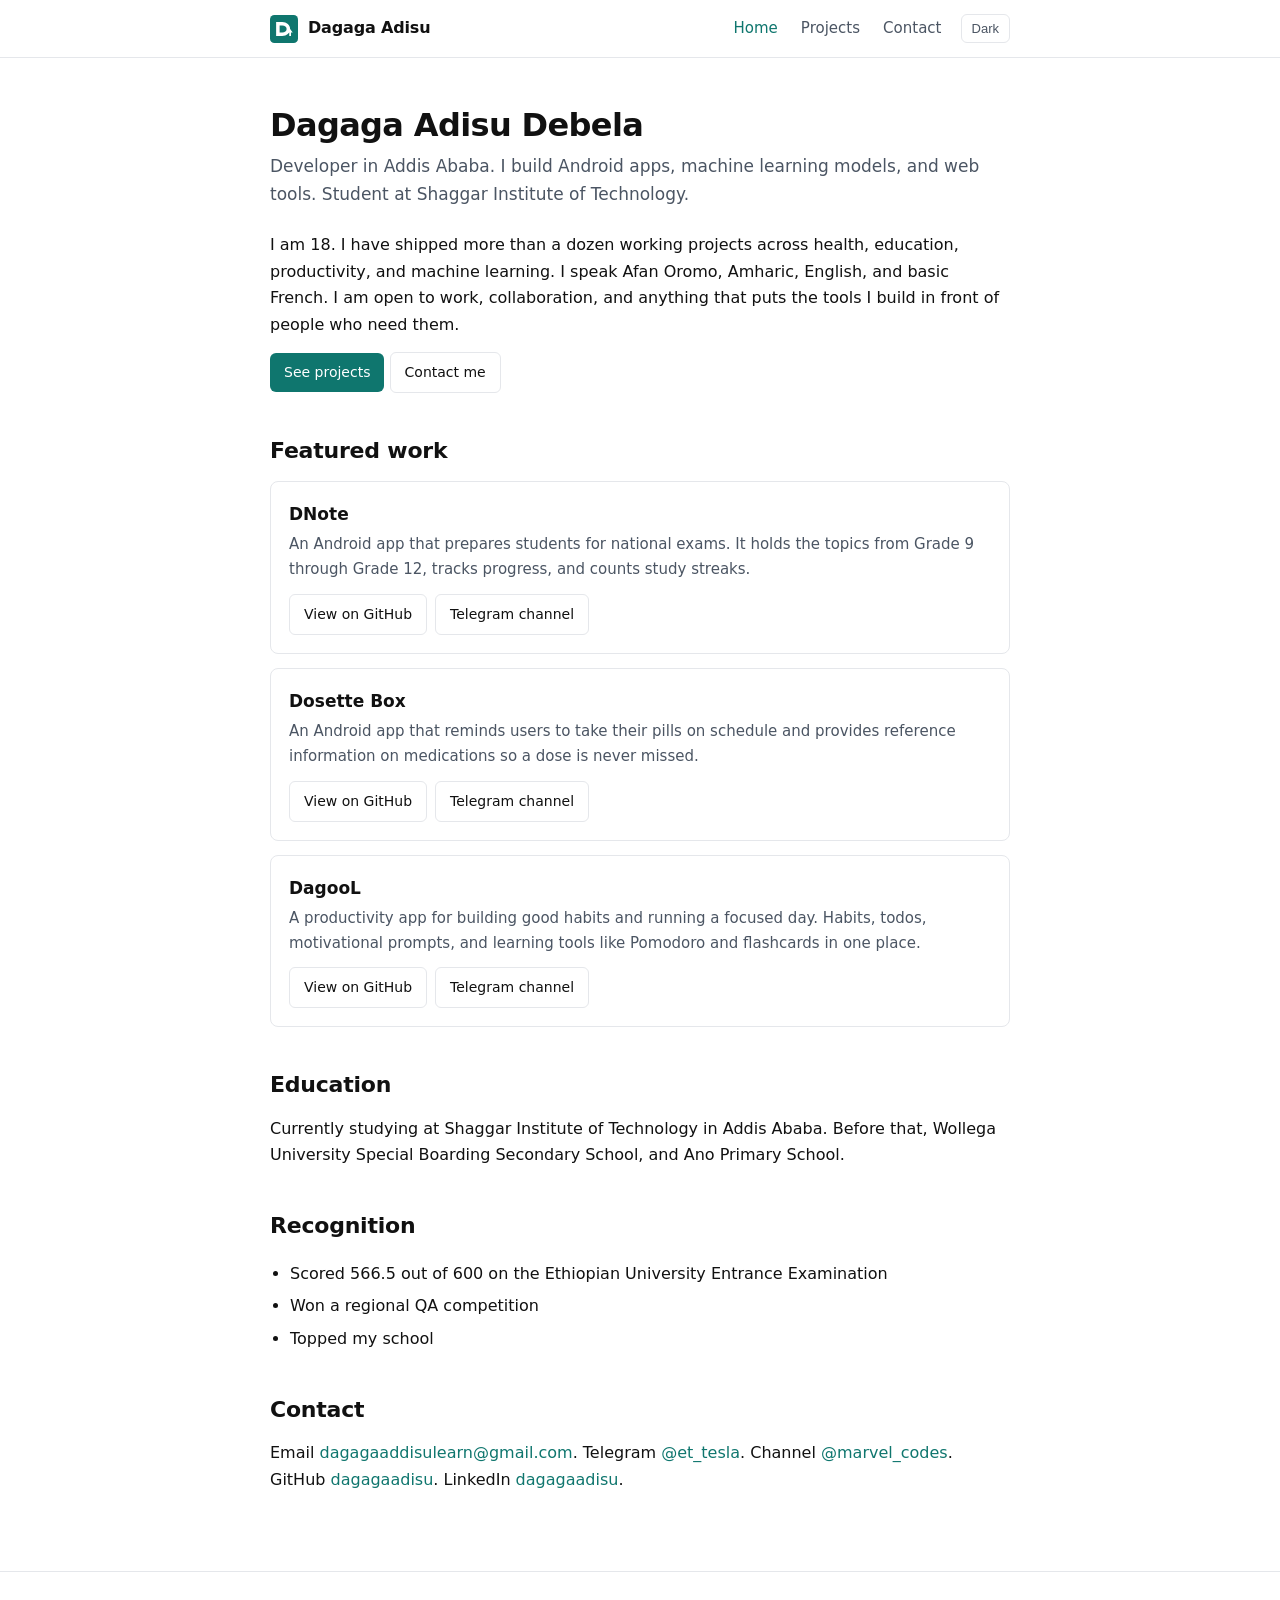
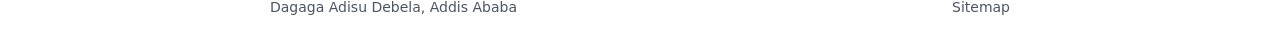
==== commit deaf5c9b: "Remove About link from navigation Removed the About link from the navigation menu." ====
--- a/index.html
+++ b/index.html
@@ -78,7 +78,6 @@
     </a>
     <nav class="site" aria-label="Primary">
       <a href="/" aria-current="page">Home</a>
-      <a href="/about.html">About</a>
       <a href="/projects.html">Projects</a>
       <a href="/contact.html">Contact</a>
       <button class="theme-toggle" type="button" aria-label="Switch theme">Dark</button>
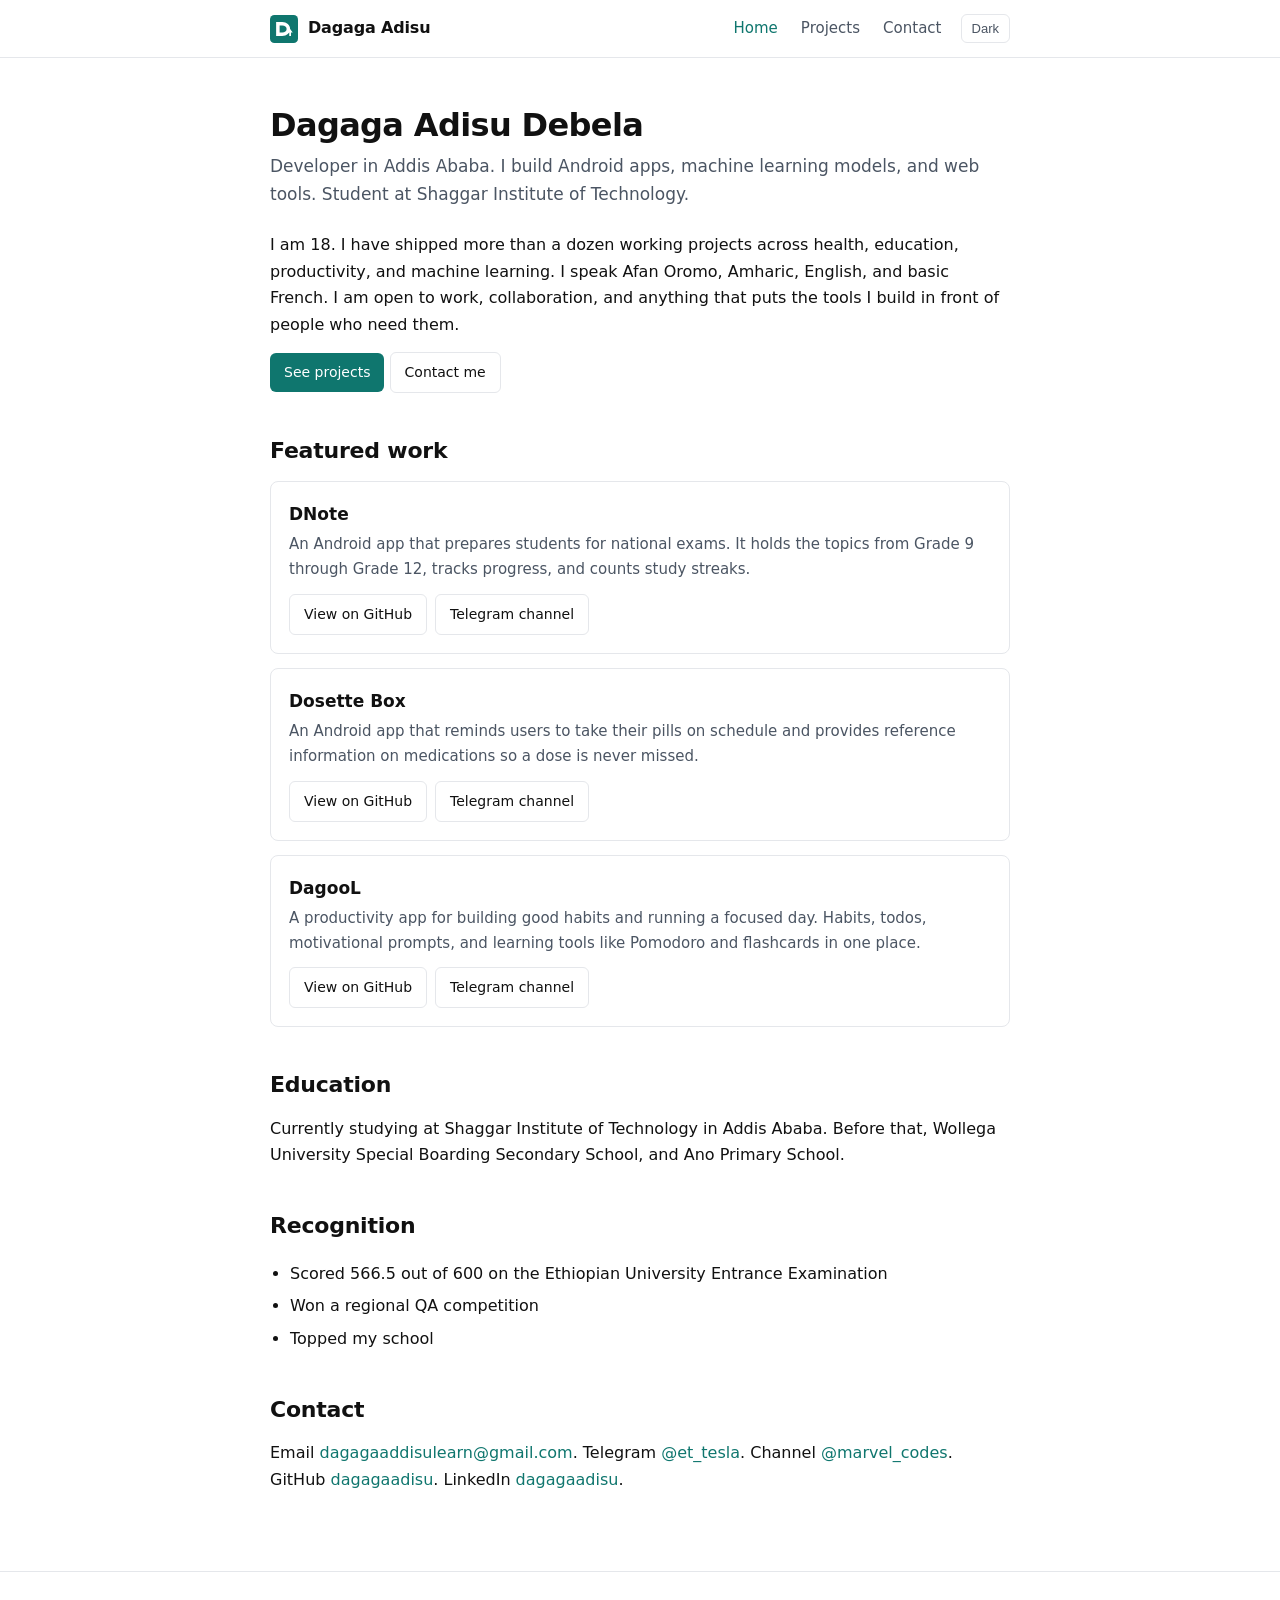
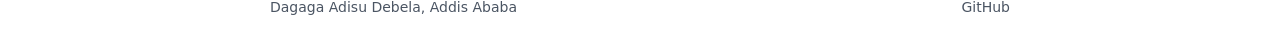
==== commit 37e9fedc: "Add GitHub link to footer in index.html" ====
--- a/index.html
+++ b/index.html
@@ -150,7 +150,7 @@
 <footer class="site">
   <div class="wrap">
     <span>Dagaga Adisu Debela, Addis Ababa</span>
-    <span><a href="/sitemap.xml">Sitemap</a></span>
+    <span><a href="https://github.com/dagagaadisu" rel="noopener">GitHub</a></span>
   </div>
 </footer>
 
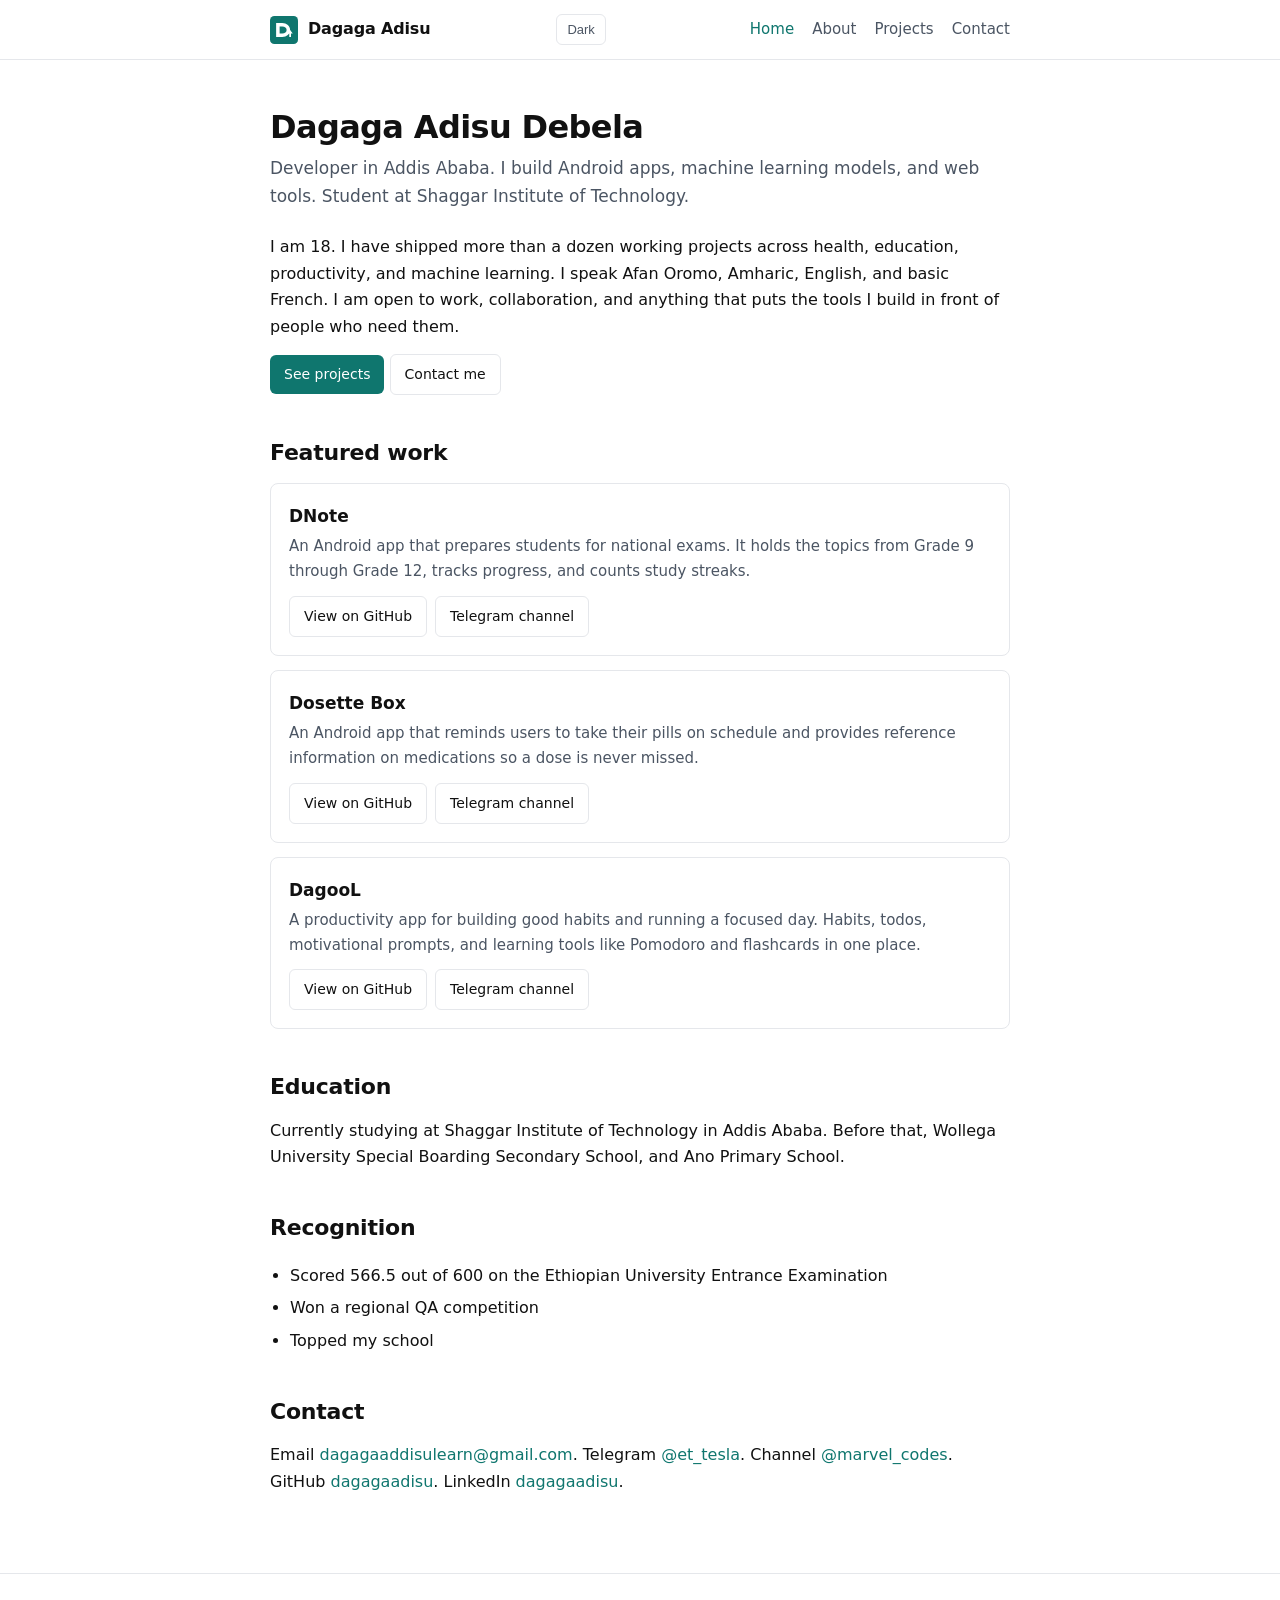
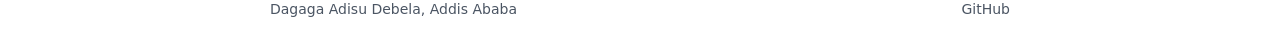
==== commit 742e99af: "Refactor navigation and theme toggle in index.html" ====
--- a/index.html
+++ b/index.html
@@ -19,6 +19,20 @@
 <meta name="twitter:description" content="Android apps, machine learning, web tools. Addis Ababa.">
 <meta name="twitter:image" content="https://dagagaadisu.github.io/logo.svg">
 <link rel="icon" href="/logo.svg" type="image/svg+xml">
+<script>
+(function () {
+  var theme = 'light';
+  try {
+    var stored = localStorage.getItem('theme');
+    if (stored === 'dark' || stored === 'light') {
+      theme = stored;
+    } else if (window.matchMedia && window.matchMedia('(prefers-color-scheme: dark)').matches) {
+      theme = 'dark';
+    }
+  } catch (e) {}
+  document.documentElement.setAttribute('data-theme', theme);
+})();
+</script>
 <link rel="stylesheet" href="/styles.css">
 <script type="application/ld+json">
 {
@@ -39,18 +53,9 @@
     "addressCountry": "ET"
   },
   "alumniOf": [
-    {
-      "@type": "EducationalOrganization",
-      "name": "Shaggar Institute of Technology"
-    },
-    {
-      "@type": "EducationalOrganization",
-      "name": "Wollega University Special Boarding Secondary School"
-    },
-    {
-      "@type": "EducationalOrganization",
-      "name": "Ano Primary School"
-    }
+    { "@type": "EducationalOrganization", "name": "Shaggar Institute of Technology" },
+    { "@type": "EducationalOrganization", "name": "Wollega University Special Boarding Secondary School" },
+    { "@type": "EducationalOrganization", "name": "Ano Primary School" }
   ],
   "sameAs": [
     "https://github.com/dagagaadisu",
@@ -76,11 +81,19 @@
       <img src="/logo.svg" alt="" width="28" height="28">
       <span>Dagaga Adisu</span>
     </a>
-    <nav class="site" aria-label="Primary">
+
+    <div class="nav-right">
+      <button class="theme-toggle" type="button" aria-label="Switch theme">Dark</button>
+      <button class="nav-toggle" type="button" aria-expanded="false" aria-controls="primary-nav" aria-label="Open menu">
+        <span class="bars" aria-hidden="true"></span>
+      </button>
+    </div>
+
+    <nav class="site" id="primary-nav" aria-label="Primary">
       <a href="/" aria-current="page">Home</a>
+      <a href="/about.html">About</a>
       <a href="/projects.html">Projects</a>
       <a href="/contact.html">Contact</a>
-      <button class="theme-toggle" type="button" aria-label="Switch theme">Dark</button>
     </nav>
   </div>
 </header>
--- a/styles.css
+++ b/styles.css
@@ -48,6 +48,7 @@
   display: flex;
   align-items: center;
   justify-content: space-between;
+  gap: 12px;
   padding: 14px 20px;
 }
 
@@ -58,9 +59,62 @@
   color: var(--fg);
   font-weight: 600;
   letter-spacing: -0.01em;
+  white-space: nowrap;
 }
 .brand img { width: 28px; height: 28px; display: block; }
 .brand:hover { text-decoration: none; }
+
+.nav-right {
+  display: flex;
+  align-items: center;
+  gap: 6px;
+}
+
+.nav-toggle {
+  display: none;
+  background: none;
+  border: 1px solid var(--line);
+  color: var(--fg);
+  padding: 8px 10px;
+  border-radius: 6px;
+  cursor: pointer;
+  line-height: 1;
+}
+.nav-toggle:hover { border-color: var(--fg-soft); }
+
+.nav-toggle .bars {
+  display: block;
+  width: 16px;
+  height: 12px;
+  position: relative;
+}
+.nav-toggle .bars::before,
+.nav-toggle .bars::after {
+  content: "";
+  position: absolute;
+  left: 0;
+  right: 0;
+  height: 2px;
+  background: currentColor;
+}
+.nav-toggle .bars::before { top: 0; }
+.nav-toggle .bars::after { bottom: 0; }
+
+.theme-toggle {
+  background: none;
+  border: 1px solid var(--line);
+  color: var(--fg-soft);
+  padding: 7px 10px;
+  border-radius: 6px;
+  font-size: 13px;
+  cursor: pointer;
+}
+.theme-toggle:hover { color: var(--fg); border-color: var(--fg-soft); }
+
+nav.site {
+  display: flex;
+  align-items: center;
+}
 
 nav.site a {
   color: var(--fg-soft);
@@ -71,18 +125,6 @@
   color: var(--accent);
   text-decoration: none;
 }
-
-.theme-toggle {
-  background: none;
-  border: 1px solid var(--line);
-  color: var(--fg-soft);
-  padding: 6px 10px;
-  border-radius: 6px;
-  font-size: 13px;
-  cursor: pointer;
-  margin-left: 14px;
-}
-.theme-toggle:hover { color: var(--fg); border-color: var(--fg-soft); }
 
 main { padding: 48px 0 64px; }
 
@@ -126,9 +168,6 @@
 .card p { color: var(--fg-soft); font-size: 15px; margin-bottom: 12px; }
 .card .actions { display: flex; gap: 8px; flex-wrap: wrap; }
 
-.grid { display: grid; gap: 14px; grid-template-columns: 1fr; }
-@media (min-width: 640px) { .grid.two { grid-template-columns: 1fr 1fr; } }
-
 dl.meta { margin: 0; }
 dl.meta dt { font-weight: 600; margin-top: 12px; }
 dl.meta dd { margin: 2px 0 0; color: var(--fg-soft); }
@@ -155,3 +194,30 @@
   border-radius: 6px;
   z-index: 100;
 }
+
+@media (max-width: 720px) {
+  .nav-toggle { display: inline-block; }
+
+  nav.site {
+    position: absolute;
+    top: 100%;
+    left: 0;
+    right: 0;
+    background: var(--bg);
+    border-bottom: 1px solid var(--line);
+    flex-direction: column;
+    align-items: stretch;
+    padding: 8px 20px 16px;
+    display: none;
+  }
+
+  nav.site.open { display: flex; }
+
+  nav.site a {
+    margin: 0;
+    padding: 12px 0;
+    border-bottom: 1px solid var(--line);
+    font-size: 16px;
+  }
+  nav.site a:last-child { border-bottom: none; }
+}
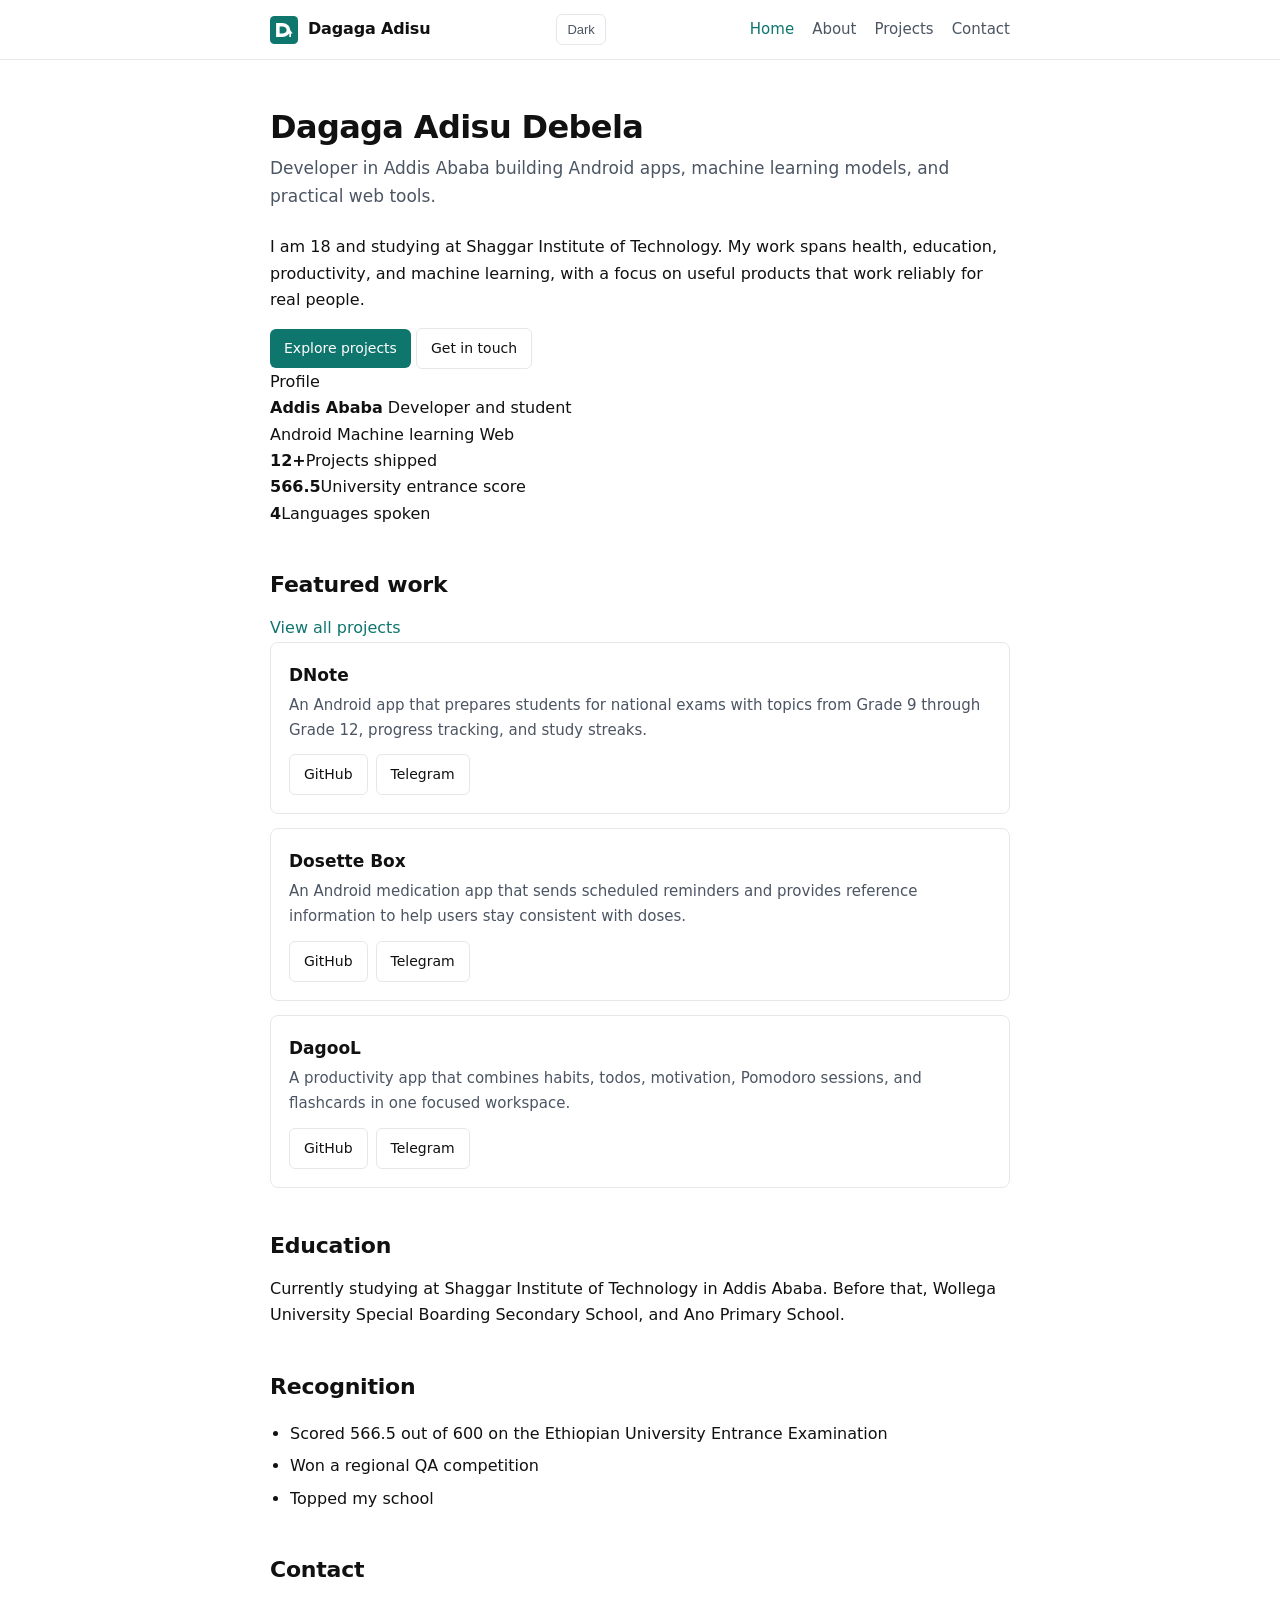
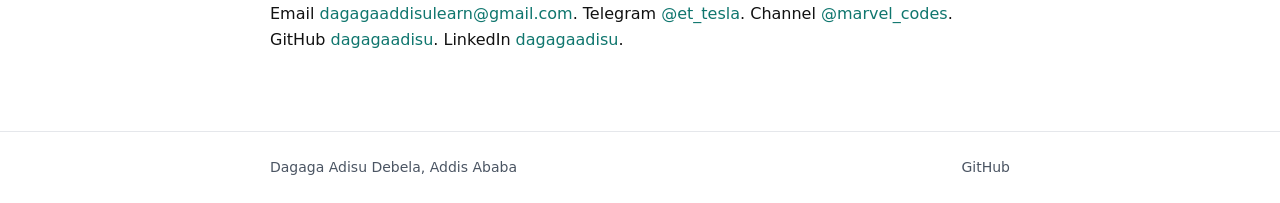
==== commit 98c8fd4b: "Revamp profile and featured work sections Updated the profile section and featured work layout in in" ====
--- a/index.html
+++ b/index.html
@@ -100,44 +100,74 @@
 
 <main id="main">
   <div class="wrap">
-    <h1>Dagaga Adisu Debela</h1>
-    <p class="lede">Developer in Addis Ababa. I build Android apps, machine learning models, and web tools. Student at Shaggar Institute of Technology.</p>
-
-    <p>I am 18. I have shipped more than a dozen working projects across health, education, productivity, and machine learning. I speak Afan Oromo, Amharic, English, and basic French. I am open to work, collaboration, and anything that puts the tools I build in front of people who need them.</p>
-
-    <p>
-      <a class="btn" href="/projects.html">See projects</a>
-      <a class="btn-ghost" href="/contact.html">Contact me</a>
-    </p>
-
-    <h2>Featured work</h2>
-
-    <div class="card">
-      <h3>DNote</h3>
-      <p>An Android app that prepares students for national exams. It holds the topics from Grade 9 through Grade 12, tracks progress, and counts study streaks.</p>
-      <div class="actions">
-        <a class="btn-ghost" href="https://github.com/dagagaadisu" rel="noopener">View on GitHub</a>
-        <a class="btn-ghost" href="https://t.me/marvel_codes" rel="noopener">Telegram channel</a>
-      </div>
-    </div>
-
-    <div class="card">
-      <h3>Dosette Box</h3>
-      <p>An Android app that reminds users to take their pills on schedule and provides reference information on medications so a dose is never missed.</p>
-      <div class="actions">
-        <a class="btn-ghost" href="https://github.com/dagagaadisu" rel="noopener">View on GitHub</a>
-        <a class="btn-ghost" href="https://t.me/marvel_codes" rel="noopener">Telegram channel</a>
-      </div>
-    </div>
-
-    <div class="card">
-      <h3>DagooL</h3>
-      <p>A productivity app for building good habits and running a focused day. Habits, todos, motivational prompts, and learning tools like Pomodoro and flashcards in one place.</p>
-      <div class="actions">
-        <a class="btn-ghost" href="https://github.com/dagagaadisu" rel="noopener">View on GitHub</a>
-        <a class="btn-ghost" href="https://t.me/marvel_codes" rel="noopener">Telegram channel</a>
-      </div>
-    </div>
+    <section class="hero">
+      <div class="hero-grid">
+        <div class="intro">
+          <h1>Dagaga Adisu Debela</h1>
+          <p class="lede">Developer in Addis Ababa building Android apps, machine learning models, and practical web tools.</p>
+          <p>I am 18 and studying at Shaggar Institute of Technology. My work spans health, education, productivity, and machine learning, with a focus on useful products that work reliably for real people.</p>
+          <div class="hero-actions">
+            <a class="btn" href="/projects.html">Explore projects</a>
+            <a class="btn-ghost" href="/contact.html">Get in touch</a>
+          </div>
+        </div>
+        <aside class="profile-card" aria-label="Professional profile">
+          <div class="profile-card-top">
+            <span>Profile</span>
+            <span aria-hidden="true"></span>
+          </div>
+          <div class="profile-card-body">
+            <strong>Addis Ababa</strong>
+            <span>Developer and student</span>
+            <div class="profile-card-skills" aria-label="Core skills">
+              <span>Android</span>
+              <span>Machine learning</span>
+              <span>Web</span>
+            </div>
+          </div>
+        </aside>
+      </div>
+      <div class="stats" aria-label="Profile highlights">
+        <div class="stat"><strong>12+</strong><span>Projects shipped</span></div>
+        <div class="stat"><strong>566.5</strong><span>University entrance score</span></div>
+        <div class="stat"><strong>4</strong><span>Languages spoken</span></div>
+      </div>
+    </section>
+
+    <section>
+      <div class="section-heading">
+        <h2>Featured work</h2>
+        <a href="/projects.html">View all projects</a>
+      </div>
+      <div class="card-grid">
+        <article class="card">
+          <h3>DNote</h3>
+          <p>An Android app that prepares students for national exams with topics from Grade 9 through Grade 12, progress tracking, and study streaks.</p>
+          <div class="actions">
+            <a class="btn-ghost" href="https://github.com/dagagaadisu" rel="noopener">GitHub</a>
+            <a class="btn-ghost" href="https://t.me/marvel_codes" rel="noopener">Telegram</a>
+          </div>
+        </article>
+
+        <article class="card">
+          <h3>Dosette Box</h3>
+          <p>An Android medication app that sends scheduled reminders and provides reference information to help users stay consistent with doses.</p>
+          <div class="actions">
+            <a class="btn-ghost" href="https://github.com/dagagaadisu" rel="noopener">GitHub</a>
+            <a class="btn-ghost" href="https://t.me/marvel_codes" rel="noopener">Telegram</a>
+          </div>
+        </article>
+
+        <article class="card">
+          <h3>DagooL</h3>
+          <p>A productivity app that combines habits, todos, motivation, Pomodoro sessions, and flashcards in one focused workspace.</p>
+          <div class="actions">
+            <a class="btn-ghost" href="https://github.com/dagagaadisu" rel="noopener">GitHub</a>
+            <a class="btn-ghost" href="https://t.me/marvel_codes" rel="noopener">Telegram</a>
+          </div>
+        </article>
+      </div>
+    </section>
 
     <h2>Education</h2>
     <p>Currently studying at Shaggar Institute of Technology in Addis Ababa. Before that, Wollega University Special Boarding Secondary School, and Ano Primary School.</p>
